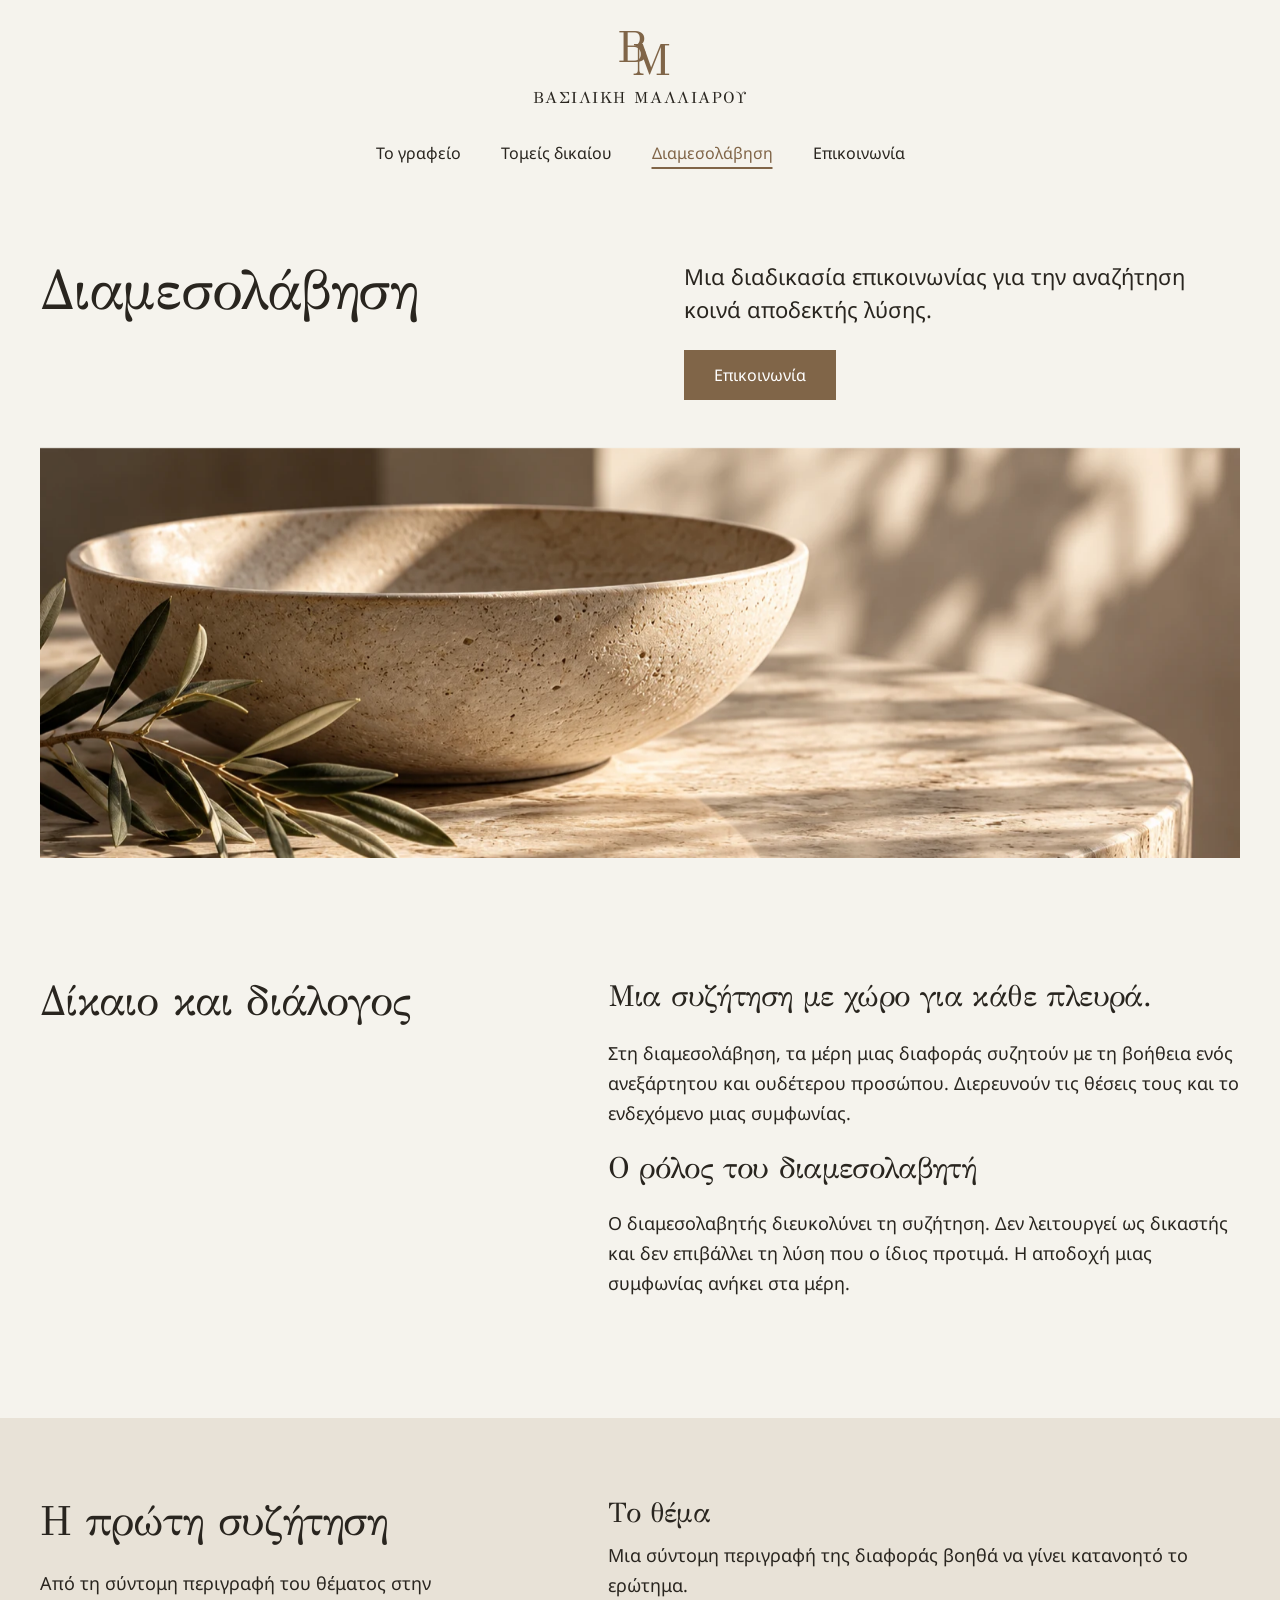
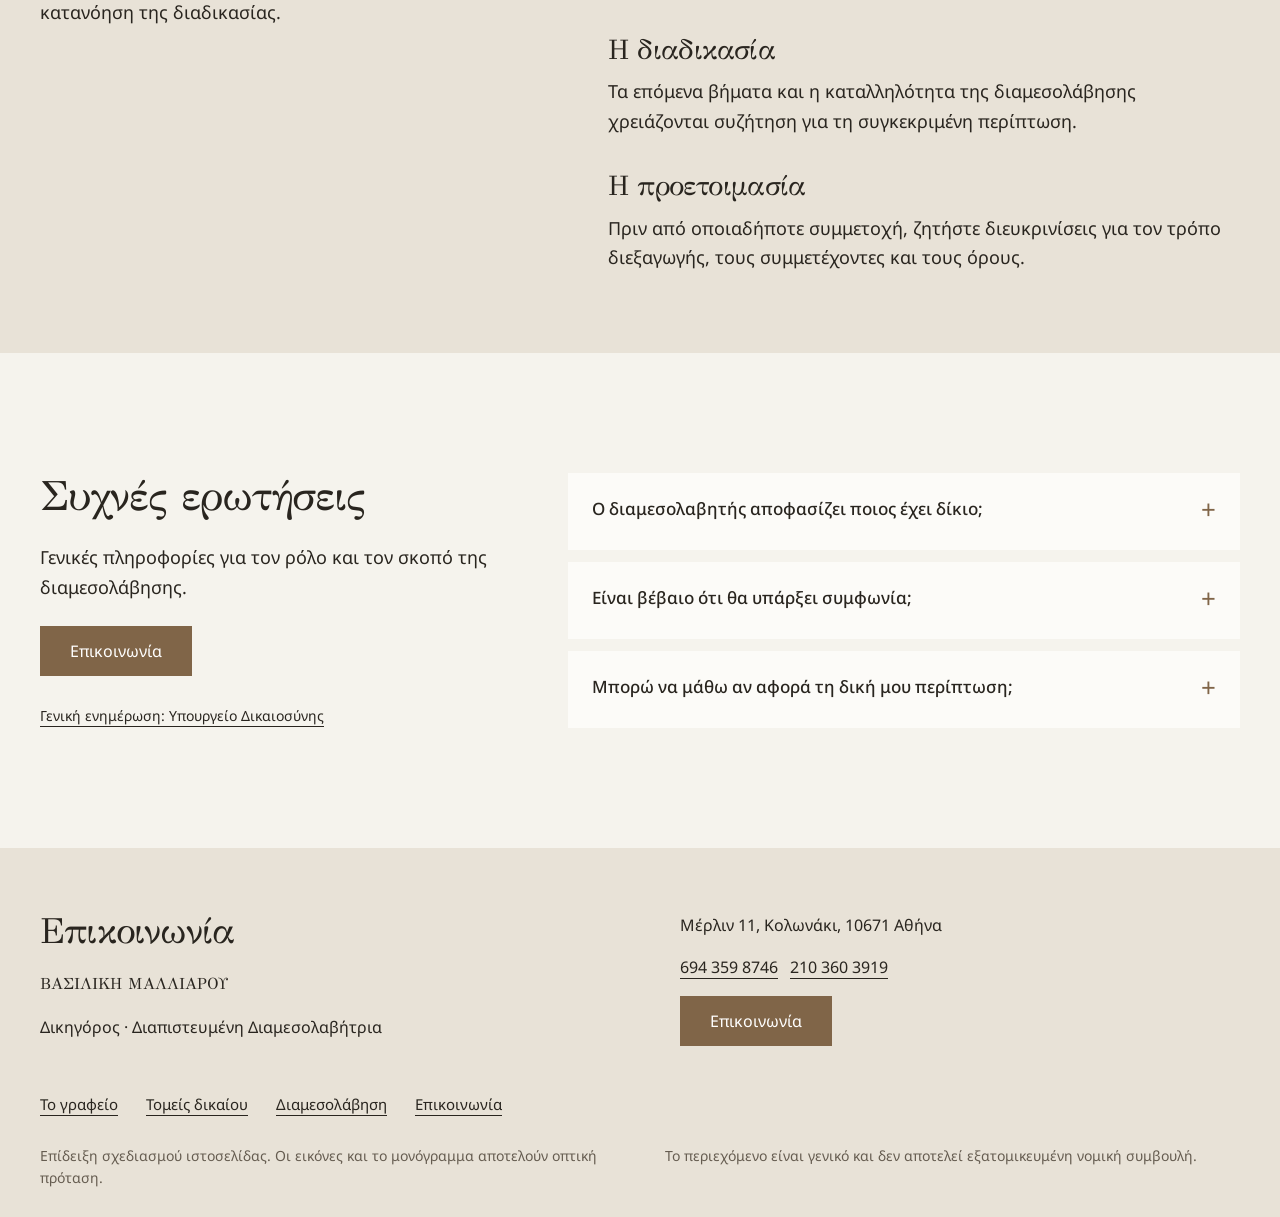
==== site/diamesolavisi.html @ a8877776 "Publish ivory and bronze law office demo" ====
<!doctype html>
<html lang="el"><head><meta charset="utf-8"><meta name="viewport" content="width=device-width,initial-scale=1"><meta name="robots" content="noindex,nofollow"><meta name="description" content="Τι είναι η διαμεσολάβηση, ο ρόλος του διαμεσολαβητή και η πρώτη συζήτηση."><title>Διαμεσολάβηση | ΒΑΣΙΛΙΚΗ ΜΑΛΛΙΑΡΟΥ</title><link rel="icon" href="favicon.svg" type="image/svg+xml"><link rel="preload" href="assets/gfs-didot.ttf" as="font" type="font/ttf" crossorigin><link rel="preload" href="assets/noto-sans.ttf" as="font" type="font/ttf" crossorigin><link rel="stylesheet" href="styles.css"><script src="site.js" defer></script></head><body><a class="skip" href="#main">Μετάβαση στο περιεχόμενο</a><header class="site-header"><div class="wrap header-inner"><a class="brand reveal" href="index.html" aria-label="ΒΑΣΙΛΙΚΗ ΜΑΛΛΙΑΡΟΥ — Αρχική"><span class="monogram" aria-hidden="true"><span>Β</span><span>Μ</span></span><span class="brand-name">ΒΑΣΙΛΙΚΗ ΜΑΛΛΙΑΡΟΥ</span></a><button class="menu-toggle" type="button" aria-controls="navigation" aria-expanded="false">Μενού</button><nav class="primary-nav reveal" id="navigation" aria-label="Κύρια πλοήγηση" style="--delay:60ms"><a href="grafeio.html">Το γραφείο</a><a href="tomeis.html">Τομείς δικαίου</a><a href="diamesolavisi.html" aria-current="page">Διαμεσολάβηση</a><a href="epikoinonia.html">Επικοινωνία</a></nav></div></header><main id="main"><div class="wrap"><section class="page-hero"><h1 class="reveal">Διαμεσολάβηση</h1><div class="reveal"><p class="lead">Μια διαδικασία επικοινωνίας για την αναζήτηση κοινά αποδεκτής λύσης.</p><a class="button" href="epikoinonia.html?thema=diamesolavisi">Επικοινωνία</a></div></section><figure class="mediation-image reveal"><img src="assets/quiet-table.webp" alt="" width="1600" height="1067" loading="eager" fetchpriority="high" decoding="async" style=""></figure><section class="section reading-split"><div class="reveal"><h2>Δίκαιο και διάλογος</h2></div><div class="reveal"><p class="statement">Μια συζήτηση με χώρο για κάθε πλευρά.</p><p>Στη διαμεσολάβηση, τα μέρη μιας διαφοράς συζητούν με τη βοήθεια ενός ανεξάρτητου και ουδέτερου προσώπου. Διερευνούν τις θέσεις τους και το ενδεχόμενο μιας συμφωνίας.</p><h3>Ο ρόλος του διαμεσολαβητή</h3><p>Ο διαμεσολαβητής διευκολύνει τη συζήτηση. Δεν λειτουργεί ως δικαστής και δεν επιβάλλει τη λύση που ο ίδιος προτιμά. Η αποδοχή μιας συμφωνίας ανήκει στα μέρη.</p></div></section></div><section class="tone"><div class="wrap reading-split"><div class="reveal"><h2>Η πρώτη συζήτηση</h2><p>Από τη σύντομη περιγραφή του θέματος στην κατανόηση της διαδικασίας.</p></div><ul class="process-list"><li class="reveal"><h3>Το θέμα</h3><p>Μια σύντομη περιγραφή της διαφοράς βοηθά να γίνει κατανοητό το ερώτημα.</p></li><li class="reveal"><h3>Η διαδικασία</h3><p>Τα επόμενα βήματα και η καταλληλότητα της διαμεσολάβησης χρειάζονται συζήτηση για τη συγκεκριμένη περίπτωση.</p></li><li class="reveal"><h3>Η προετοιμασία</h3><p>Πριν από οποιαδήποτε συμμετοχή, ζητήστε διευκρινίσεις για τον τρόπο διεξαγωγής, τους συμμετέχοντες και τους όρους.</p></li></ul></div></section><section class="section wrap faq-layout"><div class="reveal"><h2>Συχνές ερωτήσεις</h2><p>Γενικές πληροφορίες για τον ρόλο και τον σκοπό της διαμεσολάβησης.</p><a class="button" href="epikoinonia.html?thema=diamesolavisi">Επικοινωνία</a><p class="source-link"><a href="https://www.diamesolavisi.gov.gr/syxnes-erotiseis" target="_blank" rel="noopener noreferrer">Γενική ενημέρωση: Υπουργείο Δικαιοσύνης</a></p></div><div class="faq-list"><details><summary>Ο διαμεσολαβητής αποφασίζει ποιος έχει δίκιο;</summary><p>Όχι. Ο ρόλος του είναι να βοηθά την επικοινωνία και τη διαπραγμάτευση, όχι να εκδίδει απόφαση.</p></details><details><summary>Είναι βέβαιο ότι θα υπάρξει συμφωνία;</summary><p>Όχι. Η συμφωνία δεν είναι εγγυημένη· εξαρτάται από τα μέρη και από το αν βρίσκουν μια αποδεκτή λύση.</p></details><details><summary>Μπορώ να μάθω αν αφορά τη δική μου περίπτωση;</summary><p>Χρειάζεται συζήτηση για τα συγκεκριμένα δεδομένα. Η γενική παρουσίαση αυτής της σελίδας δεν απαντά σε εξατομικευμένα νομικά ερωτήματα.</p></details></div></section></main><footer class="site-footer"><div class="wrap"><div class="footer-main"><div><h2>Επικοινωνία</h2><p class="footer-brand">ΒΑΣΙΛΙΚΗ ΜΑΛΛΙΑΡΟΥ</p><p>Δικηγόρος · Διαπιστευμένη Διαμεσολαβήτρια</p></div><div><p>Μέρλιν 11, Κολωνάκι, 10671 Αθήνα</p><p><a href="tel:+306943598746">694 359 8746</a> &nbsp; <a href="tel:+302103603919">210 360 3919</a></p><a class="button" href="epikoinonia.html">Επικοινωνία</a></div></div><nav class="footer-links" aria-label="Πλοήγηση υποσέλιδου"><a href="grafeio.html">Το γραφείο</a><a href="tomeis.html">Τομείς δικαίου</a><a href="diamesolavisi.html" aria-current="page">Διαμεσολάβηση</a><a href="epikoinonia.html">Επικοινωνία</a></nav><div class="footer-notes"><p>Επίδειξη σχεδιασμού ιστοσελίδας. Οι εικόνες και το μονόγραμμα αποτελούν οπτική πρόταση.</p><p>Το περιεχόμενο είναι γενικό και δεν αποτελεί εξατομικευμένη νομική συμβουλή.</p></div></div></footer></body></html>
---- site/styles.css ----
@font-face{font-family:'GFS Didot';src:url('assets/gfs-didot.ttf') format('truetype');font-weight:400;font-style:normal;font-display:swap}
@font-face{font-family:'Noto Sans';src:url('assets/noto-sans.ttf') format('truetype');font-weight:100 900;font-style:normal;font-display:swap}
:root{--ground:#F5F3ED;--surface:#E8E2D7;--white:#FCFBF8;--ink:#29251F;--muted:#655C50;--accent:#806548;--accent-hover:#66503A;--focus:#56412C;--error:#8E2922;--display:'GFS Didot',Georgia,serif;--body:'Noto Sans',Arial,sans-serif}
*{box-sizing:border-box}html{scroll-padding-top:24px}body{margin:0;background:var(--ground);color:var(--ink);font:400 18px/1.65 var(--body);-webkit-font-smoothing:antialiased}a{color:inherit;text-underline-offset:5px;text-decoration-thickness:1px}button,input,select,textarea{font:inherit}button,a{-webkit-tap-highlight-color:transparent}button{cursor:pointer}img{display:block;width:100%;height:100%;object-fit:cover}figure{margin:0}p{margin:0 0 24px}p:last-child{margin-bottom:0}h1,h2,h3{font-family:var(--display);font-weight:400;line-height:1.1;letter-spacing:-.022em;margin:0 0 24px;text-wrap:balance}h1{font-size:56px}h2{font-size:42px}h3{font-size:30px}small,.small{font-size:14px;line-height:1.6}.muted{color:var(--muted)}[hidden]{display:none!important}a:focus-visible,button:focus-visible,summary:focus-visible,input:focus-visible,select:focus-visible,textarea:focus-visible,[tabindex='-1']:focus-visible{outline:2px solid var(--focus);outline-offset:5px}a:focus-visible{border-radius:0}.wrap{width:min(1200px,calc(100% - 80px));margin-inline:auto}.skip{position:absolute;left:20px;top:-100px;z-index:20;background:var(--white);padding:12px 18px}.skip:focus{top:16px}.site-header{padding:24px 0 22px;text-align:center}.brand{display:inline-flex;flex-direction:column;align-items:center;text-decoration:none}.monogram{display:block;height:51px;width:61px;position:relative;font-family:var(--display);font-size:45px;line-height:1;color:var(--accent)}.monogram span:first-child{position:absolute;left:8px;top:0}.monogram span:last-child{position:absolute;left:22px;top:13px}.brand-name{font-family:var(--display);font-size:16px;letter-spacing:.09em;margin-top:10px}.primary-nav{display:flex;align-items:center;justify-content:center;gap:40px;margin-top:24px}.primary-nav a{text-decoration:none;font-size:16px;padding:5px 0}.primary-nav a[aria-current='page']{color:var(--accent);text-decoration:underline;text-decoration-thickness:2px;text-underline-offset:8px}.menu-toggle{display:none;background:transparent;color:var(--ink);border:0;padding:12px 0 12px 16px;font-size:16px}.button{display:inline-flex;align-items:center;justify-content:center;min-height:50px;padding:12px 30px;border:0;border-radius:0;background:var(--accent);color:#fff;font-size:16px;font-weight:400;line-height:1.5;text-decoration:none;transition:background-color 150ms ease-out,transform 150ms ease-out}.button.secondary{background:var(--surface);color:var(--ink)}.text-link{display:inline-block;font-size:16px;color:var(--accent-hover);padding:4px 0;font-weight:500}.hero{text-align:center;padding:49px 0 40px}.hero h1{font-size:64px;line-height:1.06;margin:0 auto 27px;max-width:760px}.hero .lead{max-width:790px;margin:0 auto 28px}.lead{font-size:22px;line-height:1.5}.hero-diptych{display:grid;grid-template-columns:7fr 3fr;gap:12px;height:470px}.hero-diptych figure{overflow:hidden}.section{padding-block:120px}.section-heading{max-width:650px}.split{display:grid;grid-template-columns:1fr 1fr;gap:88px;align-items:center}.split.start{align-items:start}.office-photo{height:260px;margin-top:30px}.statement{font:400 30px/1.25 var(--display);letter-spacing:-.02em}.location{margin-top:28px;font-size:16px;color:var(--accent-hover)}.practice-overview{display:grid;grid-template-columns:1fr 1.2fr;gap:100px}.practice-links{display:grid;grid-template-columns:1fr 1fr;gap:36px 38px}.practice-links a{display:block;text-decoration:none}.practice-links h3{font-size:25px;line-height:1.2;margin-bottom:10px}.practice-links p{font-size:16px;line-height:1.6}.tone{background:var(--surface)}.tone .wrap{padding-block:80px}.feature-photo{height:390px}.contact-close{display:grid;grid-template-columns:1fr 1fr;gap:90px;align-items:center}.contact-close .lead{max-width:510px}.contact-inline{font-size:16px;margin-top:28px;display:flex;flex-wrap:wrap;gap:8px 24px}.page-hero{display:grid;grid-template-columns:1fr 1fr;gap:88px;align-items:start;padding:66px 0 48px}.page-hero p{margin-bottom:24px}.wide-image{height:380px}.wide-image img{object-position:center 52%}.reading-split{display:grid;grid-template-columns:.85fr 1.15fr;gap:100px;align-items:start}.reading-split h2{max-width:400px}.roles{display:grid;grid-template-columns:1fr 1fr;gap:80px}.roles h3{font-size:32px}.preparation{display:grid;grid-template-columns:1fr 1fr;gap:80px}.address-list{margin:0}.address-list dt{font-size:15px;color:var(--muted);margin-top:24px}.address-list dt:first-child{margin-top:0}.address-list dd{margin:4px 0 0}.address-list a{overflow-wrap:anywhere}.practice-intro{padding:0 0 48px;max-width:840px}.practice-list{padding-bottom:112px}.practice-item{display:grid;grid-template-columns:1fr 1.25fr;gap:100px;padding:52px 0}.practice-item h2{font-size:36px;margin-bottom:0;max-width:440px}.practice-item:nth-child(even){background:var(--surface)}.practice-item:nth-child(even)>.wrap{padding-block:0}.practice-item .wrap{display:contents}.practice-item:nth-child(even){padding-inline:40px;margin-inline:-40px}.practice-item p{margin-bottom:20px}.faq-layout{display:grid;grid-template-columns:.8fr 1.2fr;gap:80px}.faq-list{display:grid;gap:12px}details{background:var(--white);padding:20px 24px}summary{cursor:pointer;font-size:17px;font-weight:500;list-style:none;display:flex;align-items:center;justify-content:space-between;gap:24px;min-height:32px}summary::-webkit-details-marker{display:none}summary:after{content:'+';font-size:26px;font-weight:400;line-height:1;flex:none;color:var(--accent)}details[open] summary:after{content:'−'}details p{font-size:17px;margin-top:20px}.faq-note{margin-top:28px}.mediation-image{height:410px}.process-list{padding:0;margin:0;list-style:none;display:grid;gap:34px}.process-list li{padding-left:0}.process-list h3{font-size:28px;margin-bottom:12px}.contact-layout{display:grid;grid-template-columns:.8fr 1.2fr;gap:100px;padding-bottom:112px}.contact-details h2{font-size:32px}.contact-details .contact-photo{height:280px;margin-top:40px}.form-panel{background:var(--white);padding:36px}.form-panel h2{font-size:32px}.demo-notice{background:var(--surface);padding:18px 20px;font-size:15px;line-height:1.6;margin:24px 0}.form-note{font-size:14px;color:var(--muted);margin-bottom:24px}fieldset{margin:0;padding:0;border:0;min-width:0}.form-grid{display:grid;grid-template-columns:1fr 1fr;gap:24px}.field{margin-bottom:24px;min-width:0}.form-grid .field{margin:0}.field.full{grid-column:1 / -1}label{display:block;font-size:16px;margin-bottom:8px;font-weight:500}input,select,textarea{display:block;width:100%;min-width:0;background:var(--ground);color:var(--ink);border:1px solid #978977;border-radius:0;padding:12px 13px;font-size:16px;line-height:1.5}input,select{min-height:50px}textarea{resize:vertical;min-height:160px}input[aria-invalid='true'],select[aria-invalid='true'],textarea[aria-invalid='true']{border:2px solid var(--error);padding:11px 12px}.hint{font-size:14px;color:var(--muted);line-height:1.5;margin:8px 0 0}.error{font-size:14px;color:var(--error);line-height:1.5;margin:8px 0 0}.error:empty{display:none}.form-actions{display:flex;gap:16px;flex-wrap:wrap;margin-top:28px}.form-summary{font-size:15px;color:var(--error);margin:20px 0 0}.form-status{font-size:15px;margin:16px 0 0}.preview{background:var(--surface);padding:28px;margin-top:32px}.preview h3{font-size:27px}.preview-status{font-weight:500;margin-bottom:16px}.preview dl{margin:24px 0}.preview dt{font-size:14px;color:var(--muted);margin-top:16px}.preview dd{margin:4px 0 0;white-space:pre-wrap;overflow-wrap:anywhere}.site-footer{background:var(--surface);padding:64px 0 28px}.footer-main{display:grid;grid-template-columns:1fr 1fr;gap:80px}.footer-main h2{font-size:36px;margin-bottom:20px}.footer-main p{font-size:16px;margin-bottom:16px}.footer-brand{font-family:var(--display);font-size:21px}.footer-links{display:flex;gap:16px 28px;flex-wrap:wrap;font-size:15px;margin:36px 0 28px}.footer-notes{display:grid;grid-template-columns:1fr 1fr;gap:50px;color:var(--muted);font-size:14px;line-height:1.6}.footer-notes p{margin:0}.source-link{font-size:14px;margin-top:28px}.visually-hidden{position:absolute;width:1px;height:1px;padding:0;margin:-1px;overflow:hidden;clip:rect(0,0,0,0);white-space:nowrap;border:0}
@media(hover:hover){.button:hover{background:var(--accent-hover)}.button.secondary:hover{background:#dcd3c5}.primary-nav a:hover,.text-link:hover,.footer-links a:hover{color:var(--accent-hover);text-decoration:underline}.practice-links a:hover h3{text-decoration:underline;text-underline-offset:6px}.brand:hover .monogram{color:var(--accent-hover)}}
@media(prefers-reduced-motion:no-preference){.button:not(:disabled):active{transform:scale(.96)}.reveal.in-view{animation:arrive 550ms ease-out both;animation-delay:var(--delay,0ms)}@keyframes arrive{from{opacity:0;transform:translateY(12px)}to{opacity:1;transform:translateY(0)}}}
@media(min-width:701px) and (max-width:1000px){.wrap{width:calc(100% - 48px)}.split,.page-hero,.contact-close{gap:48px}.practice-overview,.reading-split,.contact-layout{gap:48px}.hero h1{font-size:58px}.hero-diptych{height:390px}.section{padding-block:88px}.practice-links{grid-template-columns:1fr;gap:28px}.practice-item{gap:48px}.practice-item:nth-child(even){padding-inline:24px;margin-inline:-24px}.form-panel{padding:28px}.form-grid{grid-template-columns:1fr}.roles,.preparation,.faq-layout{gap:48px}.contact-layout{grid-template-columns:.85fr 1.15fr}.brand-name{font-size:15px}h2{font-size:36px}.statement{font-size:27px}}
@media(max-width:700px){body{font-size:17px;line-height:1.65}.wrap{width:calc(100% - 40px)}h1{font-size:38px}h2{font-size:30px;line-height:1.15}h3{font-size:26px}.lead{font-size:19px}.site-header{padding:18px 0;text-align:left}.header-inner{display:flex;align-items:center;justify-content:space-between;gap:12px;flex-wrap:wrap}.brand{align-items:flex-start}.brand .monogram{height:38px;width:44px;font-size:33px}.monogram span:first-child{left:2px}.monogram span:last-child{left:13px;top:10px}.brand-name{font-size:13px;letter-spacing:.06em;margin-top:8px}.menu-toggle{display:block;min-height:44px}.primary-nav{display:flex;width:100%;margin-top:18px;padding:16px 0 8px;align-items:flex-start;gap:4px;flex-direction:column}.primary-nav a{padding:10px 0;font-size:17px}.js .primary-nav{display:none}.js .primary-nav.is-open{display:flex}.hero{padding:34px 0 32px}.hero h1{font-size:40px;line-height:1.08;margin-bottom:24px;max-width:355px}.hero .lead{margin-bottom:24px}.hero-diptych{display:grid;grid-template-columns:1fr;height:auto;gap:10px}.hero-diptych figure:first-child{height:270px}.hero-diptych figure:last-child{height:160px}.hero-diptych figure:last-child img{object-position:center 57%}.section{padding-block:72px}.split,.practice-overview,.contact-close,.page-hero,.reading-split,.roles,.preparation,.faq-layout,.contact-layout,.footer-main,.footer-notes{grid-template-columns:1fr;gap:32px}.office-photo{height:240px;margin-top:24px}.statement{font-size:26px;line-height:1.3}.practice-links{grid-template-columns:1fr;gap:28px}.practice-links h3{font-size:25px;margin-bottom:8px}.practice-links p{font-size:16px}.tone .wrap{padding-block:56px}.feature-photo{height:280px}.page-hero{padding:42px 0 32px;gap:0}.page-hero h1{margin-bottom:24px}.wide-image{height:260px}.mediation-image{height:270px}.contact-inline{margin-top:24px;gap:8px 16px}.practice-intro{padding-bottom:24px}.practice-list{padding-bottom:72px}.practice-item{grid-template-columns:1fr;gap:18px;padding-block:36px}.practice-item h2{font-size:30px}.practice-item:nth-child(even){padding-inline:20px;margin-inline:-20px}.faq-layout{gap:20px}details{padding:18px 20px}summary{font-size:16px;gap:18px}.contact-layout{padding-bottom:72px;gap:48px}.contact-details h2,.form-panel h2{font-size:28px}.contact-details .contact-photo{height:200px;margin-top:28px}.form-panel{padding:24px 20px;margin-inline:-20px}.form-grid{grid-template-columns:1fr;gap:24px}.form-actions .button{width:100%}.preview{padding:24px 18px}.preview h3{font-size:25px}.footer-main{gap:32px}.site-footer{padding:48px 0 24px}.footer-main h2{font-size:30px}.footer-brand{font-size:19px}.footer-links{margin:28px 0 24px;gap:16px 24px}.footer-notes{gap:16px}.button{padding-inline:26px}.source-link{margin-top:24px}}
@media(forced-colors:active){.button{border:1px solid ButtonText}input,select,textarea{border:1px solid CanvasText}.primary-nav a[aria-current='page']{text-decoration:underline}}
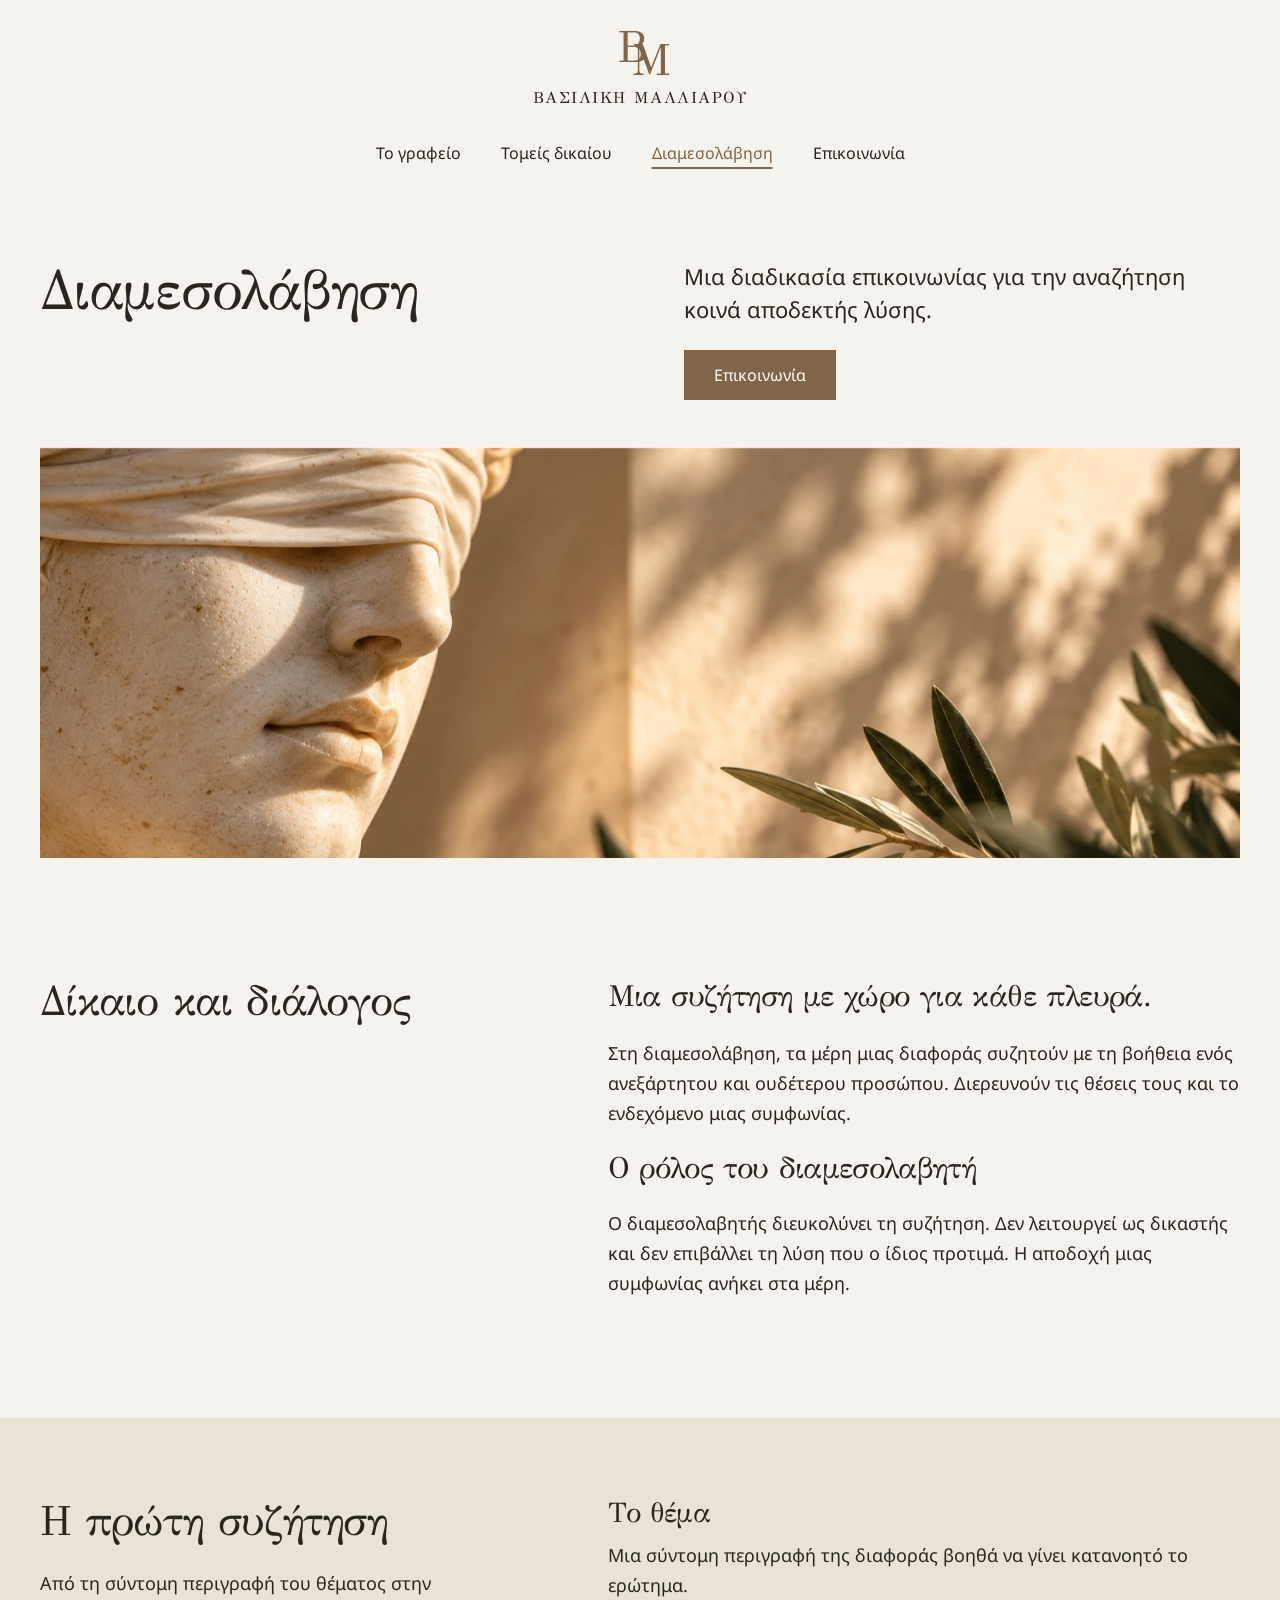
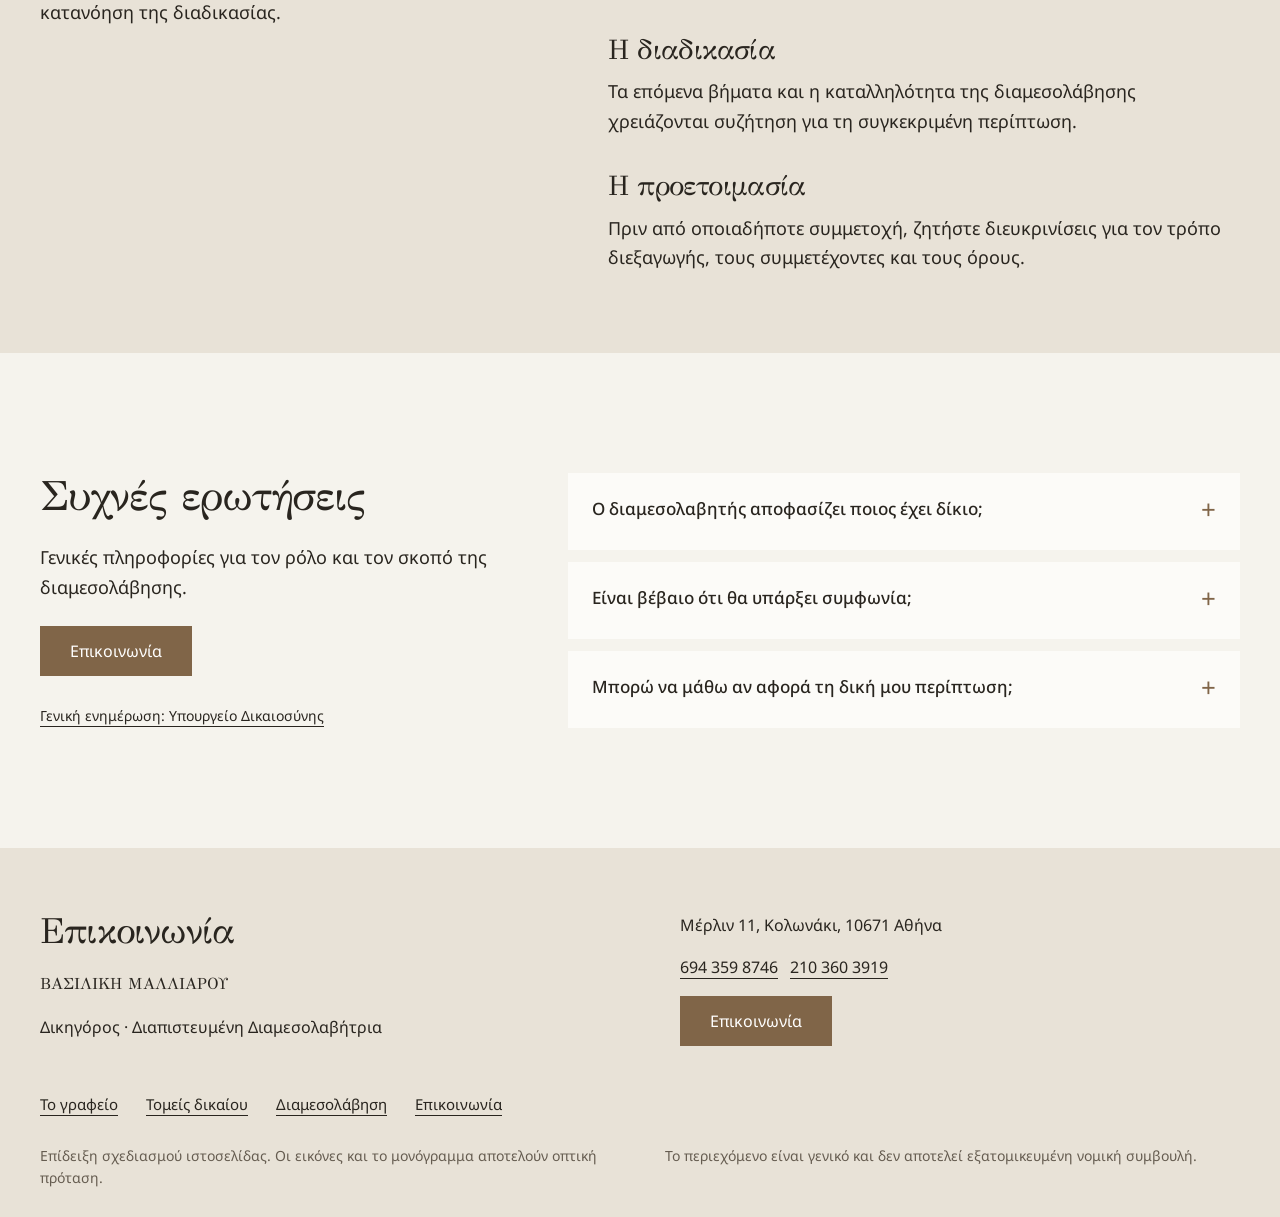
==== commit fbd2ad51: "Compose Justice portrait with olive branch and warm wall" ====
--- a/site/diamesolavisi.html
+++ b/site/diamesolavisi.html
@@ -1,2 +1,2 @@
 <!doctype html>
-<html lang="el"><head><meta charset="utf-8"><meta name="viewport" content="width=device-width,initial-scale=1"><meta name="robots" content="noindex,nofollow"><meta name="description" content="Τι είναι η διαμεσολάβηση, ο ρόλος του διαμεσολαβητή και η πρώτη συζήτηση."><title>Διαμεσολάβηση | ΒΑΣΙΛΙΚΗ ΜΑΛΛΙΑΡΟΥ</title><link rel="icon" href="favicon.svg" type="image/svg+xml"><link rel="preload" href="assets/gfs-didot.ttf" as="font" type="font/ttf" crossorigin><link rel="preload" href="assets/noto-sans.ttf" as="font" type="font/ttf" crossorigin><link rel="stylesheet" href="styles.css"><script src="site.js" defer></script></head><body><a class="skip" href="#main">Μετάβαση στο περιεχόμενο</a><header class="site-header"><div class="wrap header-inner"><a class="brand reveal" href="index.html" aria-label="ΒΑΣΙΛΙΚΗ ΜΑΛΛΙΑΡΟΥ — Αρχική"><span class="monogram" aria-hidden="true"><span>Β</span><span>Μ</span></span><span class="brand-name">ΒΑΣΙΛΙΚΗ ΜΑΛΛΙΑΡΟΥ</span></a><button class="menu-toggle" type="button" aria-controls="navigation" aria-expanded="false">Μενού</button><nav class="primary-nav reveal" id="navigation" aria-label="Κύρια πλοήγηση" style="--delay:60ms"><a href="grafeio.html">Το γραφείο</a><a href="tomeis.html">Τομείς δικαίου</a><a href="diamesolavisi.html" aria-current="page">Διαμεσολάβηση</a><a href="epikoinonia.html">Επικοινωνία</a></nav></div></header><main id="main"><div class="wrap"><section class="page-hero"><h1 class="reveal">Διαμεσολάβηση</h1><div class="reveal"><p class="lead">Μια διαδικασία επικοινωνίας για την αναζήτηση κοινά αποδεκτής λύσης.</p><a class="button" href="epikoinonia.html?thema=diamesolavisi">Επικοινωνία</a></div></section><figure class="mediation-image reveal"><img src="assets/quiet-table.webp" alt="" width="1600" height="1067" loading="eager" fetchpriority="high" decoding="async" style=""></figure><section class="section reading-split"><div class="reveal"><h2>Δίκαιο και διάλογος</h2></div><div class="reveal"><p class="statement">Μια συζήτηση με χώρο για κάθε πλευρά.</p><p>Στη διαμεσολάβηση, τα μέρη μιας διαφοράς συζητούν με τη βοήθεια ενός ανεξάρτητου και ουδέτερου προσώπου. Διερευνούν τις θέσεις τους και το ενδεχόμενο μιας συμφωνίας.</p><h3>Ο ρόλος του διαμεσολαβητή</h3><p>Ο διαμεσολαβητής διευκολύνει τη συζήτηση. Δεν λειτουργεί ως δικαστής και δεν επιβάλλει τη λύση που ο ίδιος προτιμά. Η αποδοχή μιας συμφωνίας ανήκει στα μέρη.</p></div></section></div><section class="tone"><div class="wrap reading-split"><div class="reveal"><h2>Η πρώτη συζήτηση</h2><p>Από τη σύντομη περιγραφή του θέματος στην κατανόηση της διαδικασίας.</p></div><ul class="process-list"><li class="reveal"><h3>Το θέμα</h3><p>Μια σύντομη περιγραφή της διαφοράς βοηθά να γίνει κατανοητό το ερώτημα.</p></li><li class="reveal"><h3>Η διαδικασία</h3><p>Τα επόμενα βήματα και η καταλληλότητα της διαμεσολάβησης χρειάζονται συζήτηση για τη συγκεκριμένη περίπτωση.</p></li><li class="reveal"><h3>Η προετοιμασία</h3><p>Πριν από οποιαδήποτε συμμετοχή, ζητήστε διευκρινίσεις για τον τρόπο διεξαγωγής, τους συμμετέχοντες και τους όρους.</p></li></ul></div></section><section class="section wrap faq-layout"><div class="reveal"><h2>Συχνές ερωτήσεις</h2><p>Γενικές πληροφορίες για τον ρόλο και τον σκοπό της διαμεσολάβησης.</p><a class="button" href="epikoinonia.html?thema=diamesolavisi">Επικοινωνία</a><p class="source-link"><a href="https://www.diamesolavisi.gov.gr/syxnes-erotiseis" target="_blank" rel="noopener noreferrer">Γενική ενημέρωση: Υπουργείο Δικαιοσύνης</a></p></div><div class="faq-list"><details><summary>Ο διαμεσολαβητής αποφασίζει ποιος έχει δίκιο;</summary><p>Όχι. Ο ρόλος του είναι να βοηθά την επικοινωνία και τη διαπραγμάτευση, όχι να εκδίδει απόφαση.</p></details><details><summary>Είναι βέβαιο ότι θα υπάρξει συμφωνία;</summary><p>Όχι. Η συμφωνία δεν είναι εγγυημένη· εξαρτάται από τα μέρη και από το αν βρίσκουν μια αποδεκτή λύση.</p></details><details><summary>Μπορώ να μάθω αν αφορά τη δική μου περίπτωση;</summary><p>Χρειάζεται συζήτηση για τα συγκεκριμένα δεδομένα. Η γενική παρουσίαση αυτής της σελίδας δεν απαντά σε εξατομικευμένα νομικά ερωτήματα.</p></details></div></section></main><footer class="site-footer"><div class="wrap"><div class="footer-main"><div><h2>Επικοινωνία</h2><p class="footer-brand">ΒΑΣΙΛΙΚΗ ΜΑΛΛΙΑΡΟΥ</p><p>Δικηγόρος · Διαπιστευμένη Διαμεσολαβήτρια</p></div><div><p>Μέρλιν 11, Κολωνάκι, 10671 Αθήνα</p><p><a href="tel:+306943598746">694 359 8746</a> &nbsp; <a href="tel:+302103603919">210 360 3919</a></p><a class="button" href="epikoinonia.html">Επικοινωνία</a></div></div><nav class="footer-links" aria-label="Πλοήγηση υποσέλιδου"><a href="grafeio.html">Το γραφείο</a><a href="tomeis.html">Τομείς δικαίου</a><a href="diamesolavisi.html" aria-current="page">Διαμεσολάβηση</a><a href="epikoinonia.html">Επικοινωνία</a></nav><div class="footer-notes"><p>Επίδειξη σχεδιασμού ιστοσελίδας. Οι εικόνες και το μονόγραμμα αποτελούν οπτική πρόταση.</p><p>Το περιεχόμενο είναι γενικό και δεν αποτελεί εξατομικευμένη νομική συμβουλή.</p></div></div></footer></body></html>+<html lang="el"><head><meta charset="utf-8"><meta name="viewport" content="width=device-width,initial-scale=1"><meta name="robots" content="noindex,nofollow"><meta name="description" content="Τι είναι η διαμεσολάβηση, ο ρόλος του διαμεσολαβητή και η πρώτη συζήτηση."><title>Διαμεσολάβηση | ΒΑΣΙΛΙΚΗ ΜΑΛΛΙΑΡΟΥ</title><link rel="icon" href="favicon.svg" type="image/svg+xml"><link rel="preload" href="assets/gfs-didot.ttf" as="font" type="font/ttf" crossorigin><link rel="preload" href="assets/noto-sans.ttf" as="font" type="font/ttf" crossorigin><link rel="stylesheet" href="styles.css"><script src="site.js" defer></script></head><body><a class="skip" href="#main">Μετάβαση στο περιεχόμενο</a><header class="site-header"><div class="wrap header-inner"><a class="brand reveal" href="index.html" aria-label="ΒΑΣΙΛΙΚΗ ΜΑΛΛΙΑΡΟΥ — Αρχική"><span class="monogram" aria-hidden="true"><span>Β</span><span>Μ</span></span><span class="brand-name">ΒΑΣΙΛΙΚΗ ΜΑΛΛΙΑΡΟΥ</span></a><button class="menu-toggle" type="button" aria-controls="navigation" aria-expanded="false">Μενού</button><nav class="primary-nav reveal" id="navigation" aria-label="Κύρια πλοήγηση" style="--delay:60ms"><a href="grafeio.html">Το γραφείο</a><a href="tomeis.html">Τομείς δικαίου</a><a href="diamesolavisi.html" aria-current="page">Διαμεσολάβηση</a><a href="epikoinonia.html">Επικοινωνία</a></nav></div></header><main id="main"><div class="wrap"><section class="page-hero"><h1 class="reveal">Διαμεσολάβηση</h1><div class="reveal"><p class="lead">Μια διαδικασία επικοινωνίας για την αναζήτηση κοινά αποδεκτής λύσης.</p><a class="button" href="epikoinonia.html?thema=diamesolavisi">Επικοινωνία</a></div></section><figure class="mediation-image reveal"><img src="assets/quiet-table.webp?v=justice-olive-1" alt="" width="1600" height="1067" loading="eager" fetchpriority="high" decoding="async" style="object-position:left center"></figure><section class="section reading-split"><div class="reveal"><h2>Δίκαιο και διάλογος</h2></div><div class="reveal"><p class="statement">Μια συζήτηση με χώρο για κάθε πλευρά.</p><p>Στη διαμεσολάβηση, τα μέρη μιας διαφοράς συζητούν με τη βοήθεια ενός ανεξάρτητου και ουδέτερου προσώπου. Διερευνούν τις θέσεις τους και το ενδεχόμενο μιας συμφωνίας.</p><h3>Ο ρόλος του διαμεσολαβητή</h3><p>Ο διαμεσολαβητής διευκολύνει τη συζήτηση. Δεν λειτουργεί ως δικαστής και δεν επιβάλλει τη λύση που ο ίδιος προτιμά. Η αποδοχή μιας συμφωνίας ανήκει στα μέρη.</p></div></section></div><section class="tone"><div class="wrap reading-split"><div class="reveal"><h2>Η πρώτη συζήτηση</h2><p>Από τη σύντομη περιγραφή του θέματος στην κατανόηση της διαδικασίας.</p></div><ul class="process-list"><li class="reveal"><h3>Το θέμα</h3><p>Μια σύντομη περιγραφή της διαφοράς βοηθά να γίνει κατανοητό το ερώτημα.</p></li><li class="reveal"><h3>Η διαδικασία</h3><p>Τα επόμενα βήματα και η καταλληλότητα της διαμεσολάβησης χρειάζονται συζήτηση για τη συγκεκριμένη περίπτωση.</p></li><li class="reveal"><h3>Η προετοιμασία</h3><p>Πριν από οποιαδήποτε συμμετοχή, ζητήστε διευκρινίσεις για τον τρόπο διεξαγωγής, τους συμμετέχοντες και τους όρους.</p></li></ul></div></section><section class="section wrap faq-layout"><div class="reveal"><h2>Συχνές ερωτήσεις</h2><p>Γενικές πληροφορίες για τον ρόλο και τον σκοπό της διαμεσολάβησης.</p><a class="button" href="epikoinonia.html?thema=diamesolavisi">Επικοινωνία</a><p class="source-link"><a href="https://www.diamesolavisi.gov.gr/syxnes-erotiseis" target="_blank" rel="noopener noreferrer">Γενική ενημέρωση: Υπουργείο Δικαιοσύνης</a></p></div><div class="faq-list"><details><summary>Ο διαμεσολαβητής αποφασίζει ποιος έχει δίκιο;</summary><p>Όχι. Ο ρόλος του είναι να βοηθά την επικοινωνία και τη διαπραγμάτευση, όχι να εκδίδει απόφαση.</p></details><details><summary>Είναι βέβαιο ότι θα υπάρξει συμφωνία;</summary><p>Όχι. Η συμφωνία δεν είναι εγγυημένη· εξαρτάται από τα μέρη και από το αν βρίσκουν μια αποδεκτή λύση.</p></details><details><summary>Μπορώ να μάθω αν αφορά τη δική μου περίπτωση;</summary><p>Χρειάζεται συζήτηση για τα συγκεκριμένα δεδομένα. Η γενική παρουσίαση αυτής της σελίδας δεν απαντά σε εξατομικευμένα νομικά ερωτήματα.</p></details></div></section></main><footer class="site-footer"><div class="wrap"><div class="footer-main"><div><h2>Επικοινωνία</h2><p class="footer-brand">ΒΑΣΙΛΙΚΗ ΜΑΛΛΙΑΡΟΥ</p><p>Δικηγόρος · Διαπιστευμένη Διαμεσολαβήτρια</p></div><div><p>Μέρλιν 11, Κολωνάκι, 10671 Αθήνα</p><p><a href="tel:+306943598746">694 359 8746</a> &nbsp; <a href="tel:+302103603919">210 360 3919</a></p><a class="button" href="epikoinonia.html">Επικοινωνία</a></div></div><nav class="footer-links" aria-label="Πλοήγηση υποσέλιδου"><a href="grafeio.html">Το γραφείο</a><a href="tomeis.html">Τομείς δικαίου</a><a href="diamesolavisi.html" aria-current="page">Διαμεσολάβηση</a><a href="epikoinonia.html">Επικοινωνία</a></nav><div class="footer-notes"><p>Επίδειξη σχεδιασμού ιστοσελίδας. Οι εικόνες και το μονόγραμμα αποτελούν οπτική πρόταση.</p><p>Το περιεχόμενο είναι γενικό και δεν αποτελεί εξατομικευμένη νομική συμβουλή.</p></div></div></footer></body></html>
